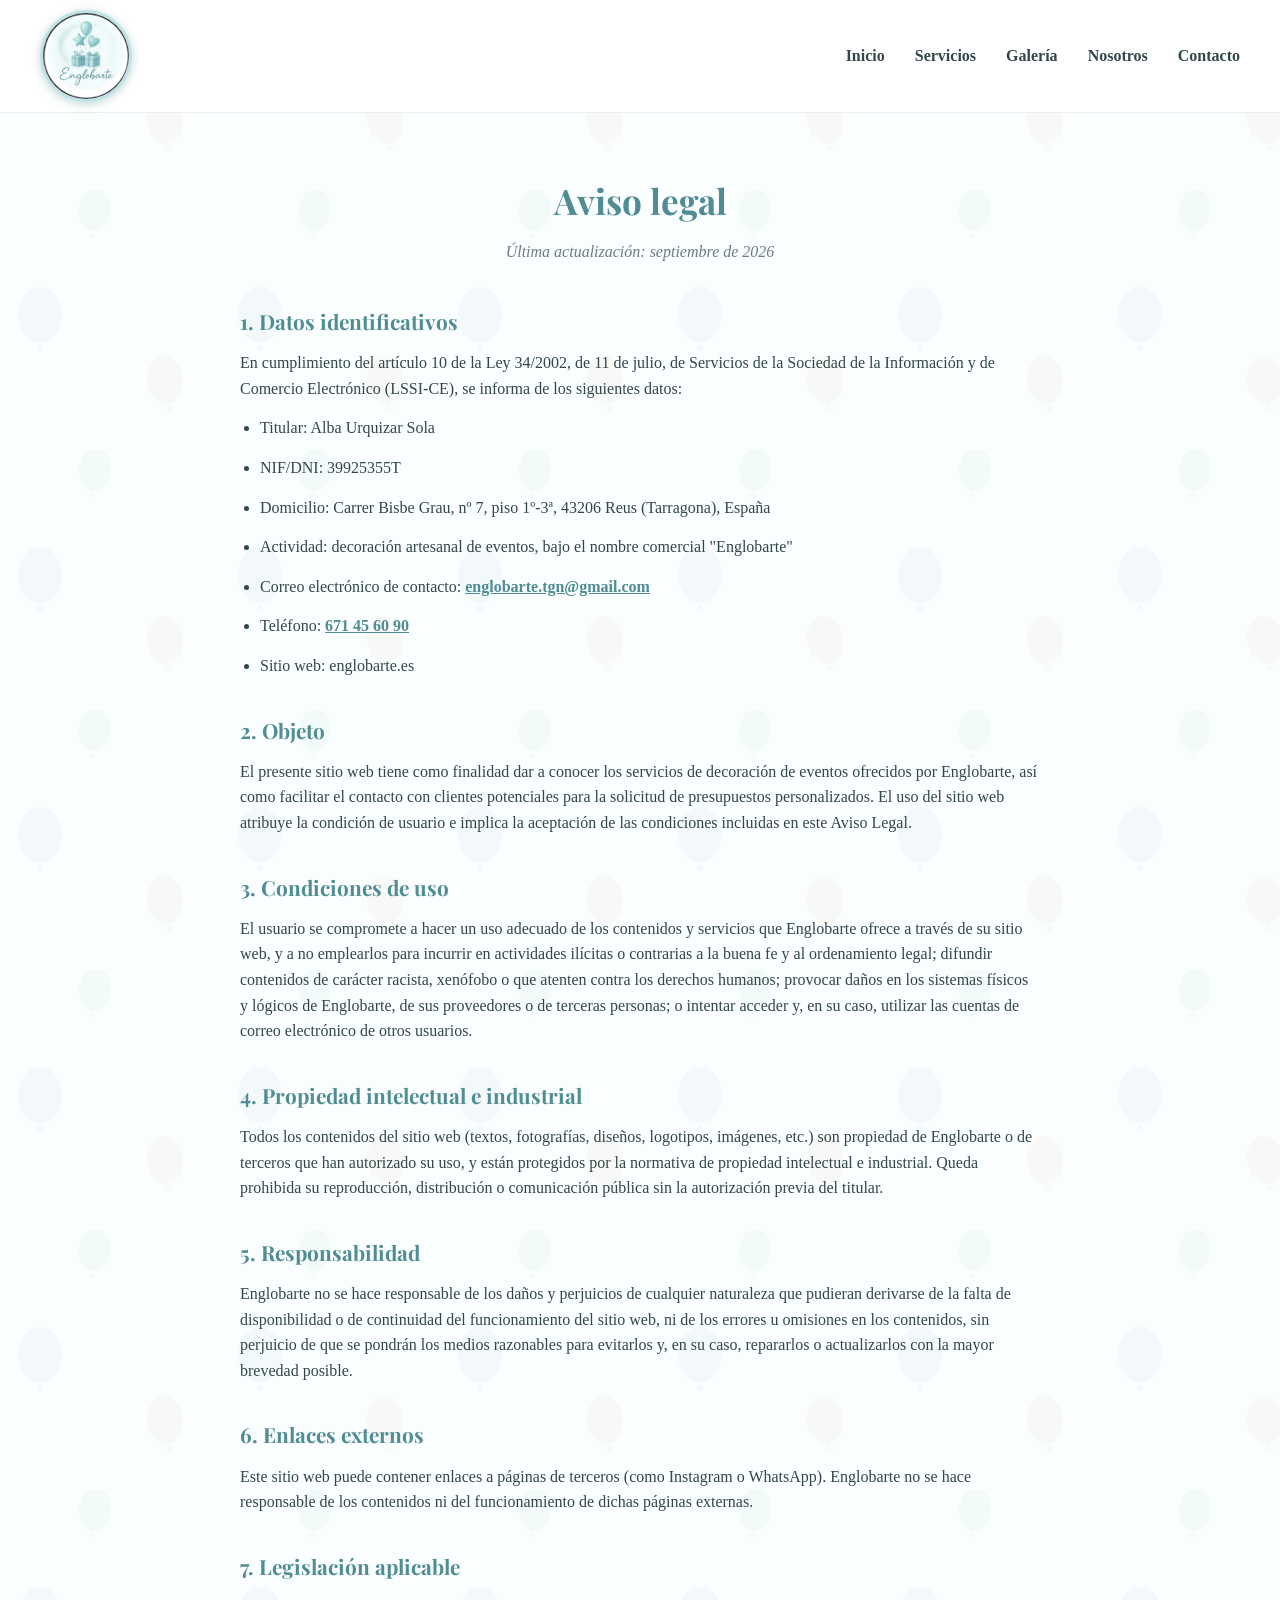
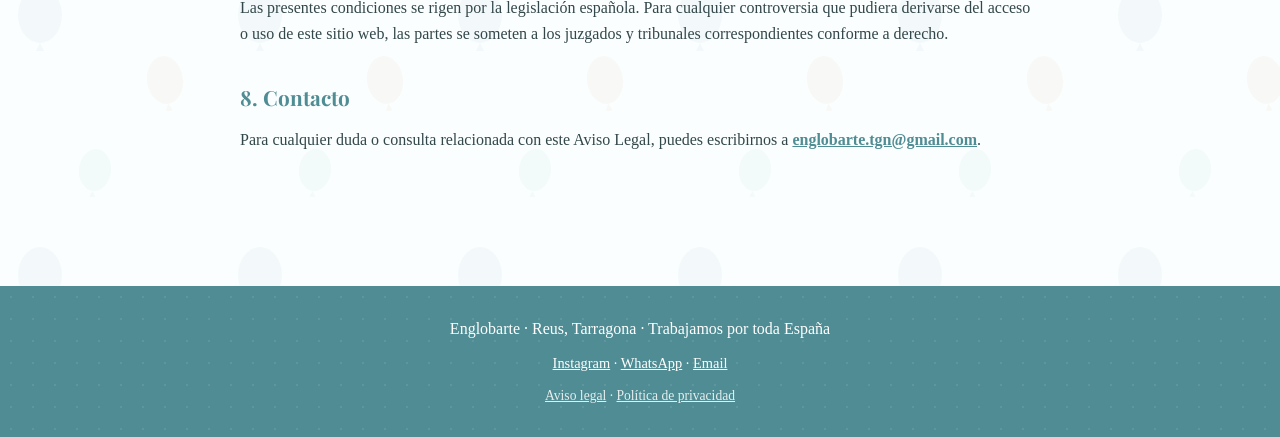
==== aviso-legal.html @ 0d134e7d "legal" ====
<!DOCTYPE html>
<html lang="es">
<head>
  <meta charset="UTF-8">
  <meta name="viewport" content="width=device-width, initial-scale=1.0">
  <title>Aviso legal | Englobarte</title>
  <meta name="description" content="Aviso legal de Englobarte, decoración de eventos en Reus y toda España.">
  <link rel="icon" type="image/x-icon" href="favicon.ico">
  <link rel="icon" type="image/png" sizes="32x32" href="favicon-32x32.png">
  <link rel="icon" type="image/png" sizes="16x16" href="favicon-16x16.png">
  <link rel="apple-touch-icon" sizes="180x180" href="apple-touch-icon.png">
  <meta name="robots" content="noindex, follow">
  <link rel="preconnect" href="https://fonts.googleapis.com">
  <link rel="preconnect" href="https://fonts.gstatic.com" crossorigin>
  <link href="https://fonts.googleapis.com/css2?family=Dancing+Script:wght@700&family=Playfair+Display:wght@700&display=swap" rel="stylesheet">
  <link rel="stylesheet" href="style.css">
</head>
<body>

  <nav>
    <div class="logo">
      <a href="index.html"><img src="images/logo.jpg" alt="Englobarte"></a>
    </div>
    <ul>
      <li><a href="index.html">Inicio</a></li>
      <li><a href="index.html#servicios">Servicios</a></li>
      <li><a href="galeria.html">Galería</a></li>
      <li><a href="index.html#nosotros">Nosotros</a></li>
      <li><a href="index.html#contacto">Contacto</a></li>
    </ul>
  </nav>

  <main>
    <div class="legal-content">
      <h1>Aviso legal</h1>
      <p class="fecha-actualizacion">Última actualización: septiembre de 2026</p>

      <h2>1. Datos identificativos</h2>
      <p>
        En cumplimiento del artículo 10 de la Ley 34/2002, de 11 de julio, de Servicios de la Sociedad de la
        Información y de Comercio Electrónico (LSSI-CE), se informa de los siguientes datos:
      </p>
      <ul>
        <li>Titular: Alba Urquizar Sola</li>
        <li>NIF/DNI: 39925355T</li>
        <li>Domicilio: Carrer Bisbe Grau, nº 7, piso 1º-3ª, 43206 Reus (Tarragona), España</li>
        <li>Actividad: decoración artesanal de eventos, bajo el nombre comercial "Englobarte"</li>
        <li>Correo electrónico de contacto: <a href="mailto:englobarte.tgn@gmail.com">englobarte.tgn@gmail.com</a></li>
        <li>Teléfono: <a href="https://wa.me/34671456090">671 45 60 90</a></li>
        <li>Sitio web: englobarte.es</li>
      </ul>

      <h2>2. Objeto</h2>
      <p>
        El presente sitio web tiene como finalidad dar a conocer los servicios de decoración de eventos ofrecidos
        por Englobarte, así como facilitar el contacto con clientes potenciales para la solicitud de presupuestos
        personalizados. El uso del sitio web atribuye la condición de usuario e implica la aceptación de las
        condiciones incluidas en este Aviso Legal.
      </p>

      <h2>3. Condiciones de uso</h2>
      <p>
        El usuario se compromete a hacer un uso adecuado de los contenidos y servicios que Englobarte ofrece a
        través de su sitio web, y a no emplearlos para incurrir en actividades ilícitas o contrarias a la buena fe
        y al ordenamiento legal; difundir contenidos de carácter racista, xenófobo o que atenten contra los
        derechos humanos; provocar daños en los sistemas físicos y lógicos de Englobarte, de sus proveedores o de
        terceras personas; o intentar acceder y, en su caso, utilizar las cuentas de correo electrónico de otros
        usuarios.
      </p>

      <h2>4. Propiedad intelectual e industrial</h2>
      <p>
        Todos los contenidos del sitio web (textos, fotografías, diseños, logotipos, imágenes, etc.) son
        propiedad de Englobarte o de terceros que han autorizado su uso, y están protegidos por la normativa de
        propiedad intelectual e industrial. Queda prohibida su reproducción, distribución o comunicación pública
        sin la autorización previa del titular.
      </p>

      <h2>5. Responsabilidad</h2>
      <p>
        Englobarte no se hace responsable de los daños y perjuicios de cualquier naturaleza que pudieran derivarse
        de la falta de disponibilidad o de continuidad del funcionamiento del sitio web, ni de los errores u
        omisiones en los contenidos, sin perjuicio de que se pondrán los medios razonables para evitarlos y, en su
        caso, repararlos o actualizarlos con la mayor brevedad posible.
      </p>

      <h2>6. Enlaces externos</h2>
      <p>
        Este sitio web puede contener enlaces a páginas de terceros (como Instagram o WhatsApp). Englobarte no se
        hace responsable de los contenidos ni del funcionamiento de dichas páginas externas.
      </p>

      <h2>7. Legislación aplicable</h2>
      <p>
        Las presentes condiciones se rigen por la legislación española. Para cualquier controversia que pudiera
        derivarse del acceso o uso de este sitio web, las partes se someten a los juzgados y tribunales
        correspondientes conforme a derecho.
      </p>

      <h2>8. Contacto</h2>
      <p>
        Para cualquier duda o consulta relacionada con este Aviso Legal, puedes escribirnos a
        <a href="mailto:englobarte.tgn@gmail.com">englobarte.tgn@gmail.com</a>.
      </p>
    </div>
  </main>

  <footer>
    <p>Englobarte · Reus, Tarragona · Trabajamos por toda España</p>
    <p class="footer-social">
      <a href="https://instagram.com/englobarte.tgn" target="_blank" rel="noopener">Instagram</a>
      ·
      <a href="https://wa.me/34671456090" target="_blank" rel="noopener">WhatsApp</a>
      ·
      <a href="mailto:englobarte.tgn@gmail.com">Email</a>
    </p>
    <p class="footer-legal">
      <a href="aviso-legal.html">Aviso legal</a> · <a href="politica-privacidad.html">Política de privacidad</a>
    </p>
  </footer>

</body>
</html>
---- style.css ----
:root {
  --color-fondo: #FAFEFE;
  --color-texto: #33474A;
  --color-principal: #4F8C93;
  --color-claro: #BFE3E5;
  --color-claro-suave: #EAF7F7;
  --color-acento: #D9A464;
  --color-acento-suave: #F6E6CB;
  --color-rosa: #E8B4BC;
  --color-rosa-suave: #FBEEF0;
}

* {
  margin: 0;
  padding: 0;
  box-sizing: border-box;
}

body {
  font-family: 'Georgia', serif;
  background-color: var(--color-fondo);
  background-image: url("data:image/svg+xml,%3Csvg xmlns='http://www.w3.org/2000/svg' width='220' height='260'%3E%3Cg fill='%234F8C93' fill-opacity='0.045'%3E%3Cellipse cx='40' cy='55' rx='22' ry='28'/%3E%3Cpath d='M40 83 l-4 8 h8 z'/%3E%3C/g%3E%3Cg fill='%23D9A464' fill-opacity='0.05' transform='rotate(-8 165 120)'%3E%3Cellipse cx='165' cy='120' rx='18' ry='24'/%3E%3Cpath d='M165 144 l-3.5 7 h7 z'/%3E%3C/g%3E%3Cg fill='%23BFE3E5' fill-opacity='0.12' transform='rotate(6 95 210)'%3E%3Cellipse cx='95' cy='210' rx='16' ry='21'/%3E%3Cpath d='M95 231 l-3 6 h6 z'/%3E%3C/g%3E%3C/svg%3E");
  color: var(--color-texto);
  line-height: 1.6;
}

nav {
  display: flex;
  justify-content: space-between;
  align-items: center;
  padding: 10px 40px;
  background-color: white;
  border-bottom: 1px solid #eee;
  position: sticky;
  top: 0;
  z-index: 100;
}

nav .logo img {
  height: 92px;
  width: 92px;
  object-fit: cover;
  border-radius: 50%;
  display: block;
  border: 3px solid var(--color-claro);
  box-shadow: 0 2px 10px rgba(79,140,147,0.35);
}

nav ul {
  list-style: none;
  display: flex;
  gap: 30px;
}

nav ul a {
  text-decoration: none;
  color: var(--color-texto);
  font-weight: bold;
}

nav ul a:hover {
  color: var(--color-principal);
}

header {
  position: relative;
  overflow: hidden;
  text-align: center;
  padding: 100px 20px;
  background-color: var(--color-claro-suave);
  background-image:
    url("data:image/svg+xml,%3Csvg xmlns='http://www.w3.org/2000/svg' width='70' height='100'%3E%3Cellipse cx='35' cy='38' rx='26' ry='33' fill='%234F8C93'/%3E%3Cpath d='M35 71 l-5 9 h10 z' fill='%234F8C93'/%3E%3Cline x1='35' y1='80' x2='31' y2='97' stroke='%234F8C93' stroke-width='2'/%3E%3Cellipse cx='26' cy='27' rx='6' ry='9' fill='white' fill-opacity='0.4'/%3E%3C/svg%3E"),
    url("data:image/svg+xml,%3Csvg xmlns='http://www.w3.org/2000/svg' width='60' height='86'%3E%3Cellipse cx='30' cy='33' rx='22' ry='28' fill='%23D9A464'/%3E%3Cpath d='M30 61 l-4 8 h8 z' fill='%23D9A464'/%3E%3Cline x1='30' y1='69' x2='27' y2='84' stroke='%23D9A464' stroke-width='2'/%3E%3Cellipse cx='23' cy='23' rx='5' ry='7' fill='white' fill-opacity='0.4'/%3E%3C/svg%3E"),
    url("data:image/svg+xml,%3Csvg xmlns='http://www.w3.org/2000/svg' width='50' height='72'%3E%3Cellipse cx='25' cy='27' rx='18' ry='23' fill='%23E8B4BC'/%3E%3Cpath d='M25 50 l-3.5 7 h7 z' fill='%23E8B4BC'/%3E%3Cline x1='25' y1='57' x2='23' y2='70' stroke='%23E8B4BC' stroke-width='1.5'/%3E%3Cellipse cx='19' cy='19' rx='4' ry='6' fill='white' fill-opacity='0.4'/%3E%3C/svg%3E"),
    url("data:image/svg+xml,%3Csvg xmlns='http://www.w3.org/2000/svg' width='44' height='64'%3E%3Cellipse cx='22' cy='24' rx='16' ry='20' fill='%23BFE3E5'/%3E%3Cpath d='M22 44 l-3 6 h6 z' fill='%23BFE3E5'/%3E%3Cline x1='22' y1='50' x2='20' y2='62' stroke='%23BFE3E5' stroke-width='1.5'/%3E%3Cellipse cx='17' cy='17' rx='3.5' ry='5' fill='white' fill-opacity='0.5'/%3E%3C/svg%3E"),
    radial-gradient(circle at 12% 20%, rgba(79,140,147,0.18) 0%, transparent 40%),
    radial-gradient(circle at 88% 15%, rgba(191,227,229,0.55) 0%, transparent 35%),
    radial-gradient(circle at 20% 85%, rgba(191,227,229,0.45) 0%, transparent 30%),
    radial-gradient(circle at 92% 80%, rgba(79,140,147,0.15) 0%, transparent 35%);
  background-repeat: no-repeat, no-repeat, no-repeat, no-repeat, no-repeat, no-repeat, no-repeat, no-repeat;
  background-position: 6% 68%, 92% 18%, 85% 80%, 15% 12%, 12% 20%, 88% 15%, 20% 85%, 92% 80%;
  background-size: 70px 100px, 60px 86px, 50px 72px, 44px 64px, auto, auto, auto, auto;
  border-bottom: 3px solid var(--color-principal);
}

header h1 {
  font-family: 'Dancing Script', cursive;
  font-size: 4.5rem;
  font-weight: 700;
  color: var(--color-principal);
  margin-bottom: 6px;
  position: relative;
}

header p {
  font-size: 1.1rem;
  font-style: italic;
  margin-bottom: 16px;
  position: relative;
}

.sello-artesanal {
  display: inline-block;
  background-color: rgba(79,140,147,0.12);
  border: 1px solid var(--color-principal);
  color: var(--color-principal);
  font-style: normal;
  font-size: 0.9rem;
  font-weight: bold;
  padding: 6px 18px;
  border-radius: 20px;
  margin-bottom: 25px;
  position: relative;
}

.boton {
  display: inline-block;
  background-color: var(--color-principal);
  color: white;
  text-decoration: none;
  padding: 14px 32px;
  border-radius: 30px;
  font-family: Georgia, serif;
  transition: background-color 0.3s, transform 0.2s;
  position: relative;
}

.boton:hover {
  background-color: #3d7178;
  transform: translateY(-2px);
}

main {
  max-width: 1000px;
  margin: 0 auto;
  padding: 60px 20px;
}

section {
  margin-bottom: 80px;
}

section h2 {
  font-family: 'Playfair Display', serif;
  text-align: center;
  font-size: 2rem;
  color: var(--color-principal);
  margin-bottom: 40px;
}

#servicios {
  background-color: var(--color-acento-suave);
  border-radius: 24px;
  padding: 50px 30px;
  background-image:
    url("data:image/svg+xml,%3Csvg xmlns='http://www.w3.org/2000/svg' width='90' height='130'%3E%3Cellipse cx='45' cy='50' rx='34' ry='43' fill='%23D9A464' fill-opacity='0.18'/%3E%3Cpath d='M45 93 l-6 11 h12 z' fill='%23D9A464' fill-opacity='0.18'/%3E%3C/svg%3E"),
    url("data:image/svg+xml,%3Csvg xmlns='http://www.w3.org/2000/svg' width='80' height='116'%3E%3Cellipse cx='40' cy='45' rx='30' ry='38' fill='%234F8C93' fill-opacity='0.15'/%3E%3Cpath d='M40 83 l-5 10 h10 z' fill='%234F8C93' fill-opacity='0.15'/%3E%3C/svg%3E"),
    radial-gradient(rgba(217,164,100,0.18) 1.5px, transparent 1.5px);
  background-repeat: no-repeat, no-repeat, repeat;
  background-position: 96% 8%, 2% 92%, 0 0;
  background-size: 90px 130px, 80px 116px, 20px 20px;
}

.grid-servicios {
  display: grid;
  grid-template-columns: repeat(auto-fit, minmax(220px, 1fr));
  gap: 20px;
}

.tarjeta {
  background-color: var(--color-claro);
  border-radius: 12px;
  padding: 30px 20px;
  text-align: center;
  font-size: 1.1rem;
  color: var(--color-texto);
  box-shadow: 0 2px 8px rgba(0,0,0,0.04);
  transition: transform 0.2s;
}

.tarjeta:nth-child(3n+2) {
  background-color: var(--color-rosa-suave);
}

.tarjeta:nth-child(3n) {
  background-color: white;
  border: 2px solid var(--color-acento);
}

.tarjeta:hover {
  transform: translateY(-5px);
}

.tarjeta-icono {
  display: flex;
  align-items: center;
  justify-content: center;
  width: 58px;
  height: 58px;
  margin: 0 auto 12px auto;
  border-radius: 50%;
  background-color: white;
  box-shadow: 0 2px 6px rgba(0,0,0,0.08);
  font-size: 1.7rem;
}

.grid-galeria {
  display: grid;
  grid-template-columns: repeat(auto-fit, minmax(260px, 1fr));
  gap: 16px;
}

.grid-galeria img {
  width: 100%;
  height: 260px;
  object-fit: cover;
  border-radius: 10px;
  box-shadow: 0 2px 8px rgba(0,0,0,0.08);
  transition: transform 0.3s;
  cursor: zoom-in;
}

.grid-galeria img:hover {
  transform: scale(1.03);
}

#nosotros {
  position: relative;
  padding: 60px 20px;
  margin-left: calc(-50vw + 50%);
  margin-right: calc(-50vw + 50%);
  background-color: var(--color-claro-suave);
  background-image: radial-gradient(rgba(79,140,147,0.25) 1.5px, transparent 1.5px);
  background-size: 22px 22px;
}

.texto-nosotros {
  max-width: 700px;
  margin: 0 auto 20px auto;
  text-align: center;
  font-size: 1.05rem;
  position: relative;
}

#contacto {
  background-color: var(--color-rosa-suave);
  border-radius: 24px;
  padding: 50px 30px;
}

.texto-contacto {
  max-width: 700px;
  margin: 0 auto 30px auto;
  text-align: center;
  font-size: 1.05rem;
}

.contacto-info {
  max-width: 500px;
  margin: 0 auto;
  background-color: white;
  border-radius: 12px;
  padding: 25px;
  text-align: center;
  box-shadow: 0 2px 10px rgba(0,0,0,0.05);
}

.contacto-info p {
  margin-bottom: 10px;
}

footer {
  text-align: center;
  padding: 30px 20px;
  background-color: var(--color-principal);
  background-image: radial-gradient(rgba(255,255,255,0.09) 1.5px, transparent 1.5px);
  background-size: 22px 22px;
  color: white;
  margin-top: 60px;
}

.footer-social {
  margin-top: 10px;
  font-size: 0.9rem;
}

.footer-social a {
  color: white;
  text-decoration: underline;
}

.footer-social a:hover {
  color: var(--color-claro);
}

@media (max-width: 768px) {
  nav {
    flex-direction: column;
    gap: 12px;
    padding: 15px 20px;
  }

  nav ul {
    flex-wrap: wrap;
    justify-content: center;
    gap: 15px;
  }

  header h1 {
    font-size: 2.2rem;
  }

  header {
    padding: 60px 20px;
  }

  main {
    padding: 40px 15px;
  }

  section h2 {
    font-size: 1.6rem;
  }
}

/* ===== Página de galería completa ===== */
.header-galeria {
  position: relative;
  overflow: hidden;
  background-color: var(--color-claro-suave);
  background-image:
    url("data:image/svg+xml,%3Csvg xmlns='http://www.w3.org/2000/svg' width='60' height='86'%3E%3Cellipse cx='30' cy='33' rx='22' ry='28' fill='%23D9A464'/%3E%3Cpath d='M30 61 l-4 8 h8 z' fill='%23D9A464'/%3E%3Cline x1='30' y1='69' x2='27' y2='84' stroke='%23D9A464' stroke-width='2'/%3E%3Cellipse cx='23' cy='23' rx='5' ry='7' fill='white' fill-opacity='0.4'/%3E%3C/svg%3E"),
    url("data:image/svg+xml,%3Csvg xmlns='http://www.w3.org/2000/svg' width='44' height='64'%3E%3Cellipse cx='22' cy='24' rx='16' ry='20' fill='%23BFE3E5'/%3E%3Cpath d='M22 44 l-3 6 h6 z' fill='%23BFE3E5'/%3E%3Cline x1='22' y1='50' x2='20' y2='62' stroke='%23BFE3E5' stroke-width='1.5'/%3E%3Cellipse cx='17' cy='17' rx='3.5' ry='5' fill='white' fill-opacity='0.5'/%3E%3C/svg%3E"),
    linear-gradient(135deg, var(--color-claro-suave), var(--color-claro));
  background-repeat: no-repeat, no-repeat, no-repeat;
  background-position: 92% 15%, 6% 78%, 0 0;
  background-size: 60px 86px, 44px 64px, auto;
  text-align: center;
  padding: 60px 20px 40px;
  border-bottom: 3px solid var(--color-principal);
}

.header-galeria h1 {
  font-family: 'Dancing Script', cursive;
  color: var(--color-texto);
  font-size: 3rem;
  margin-bottom: 10px;
}

.header-galeria p {
  color: var(--color-principal);
  font-size: 1.1rem;
}

.filtros {
  display: flex;
  flex-wrap: wrap;
  justify-content: center;
  gap: 12px;
  padding: 30px 20px;
  max-width: 900px;
  margin: 0 auto;
}

.filtro-btn {
  background: var(--color-fondo);
  color: var(--color-texto);
  border: 2px solid var(--color-principal);
  border-radius: 30px;
  padding: 8px 18px;
  font-size: 0.95rem;
  cursor: pointer;
  transition: all 0.2s ease;
}

.filtro-btn:hover {
  background: var(--color-claro-suave);
}

.filtro-btn.activo {
  background: var(--color-principal);
  color: white;
  border-color: var(--color-principal);
}

.grid-galeria-completa {
  display: grid;
  grid-template-columns: repeat(auto-fill, minmax(220px, 1fr));
  gap: 14px;
  padding: 0 20px 40px;
  max-width: 1200px;
  margin: 0 auto;
}

.grid-galeria-completa img {
  width: 100%;
  height: 220px;
  object-fit: cover;
  border-radius: 10px;
  box-shadow: 0 2px 8px rgba(51, 71, 74, 0.15);
  transition: transform 0.2s ease;
  cursor: zoom-in;
}

.grid-galeria-completa img:hover {
  transform: scale(1.03);
}

.nota-galeria {
  text-align: center;
  color: var(--color-texto);
  font-style: italic;
  padding: 0 20px 60px;
  max-width: 600px;
  margin: 0 auto;
}

@media (max-width: 768px) {
  .filtro-btn {
    font-size: 0.85rem;
    padding: 6px 14px;
  }

  .grid-galeria-completa {
    grid-template-columns: repeat(auto-fill, minmax(150px, 1fr));
    gap: 10px;
  }

  .grid-galeria-completa img {
    height: 150px;
  }
}

/* ===== Chat del asistente virtual ===== */
.chat-boton {
  position: fixed;
  bottom: 24px;
  right: 24px;
  width: 60px;
  height: 60px;
  border-radius: 50%;
  background-color: var(--color-principal);
  color: white;
  border: none;
  font-size: 1.6rem;
  cursor: pointer;
  box-shadow: 0 4px 14px rgba(51, 71, 74, 0.35);
  z-index: 200;
  transition: transform 0.2s;
}

.chat-boton:hover {
  transform: scale(1.08);
}

.chat-ventana {
  position: fixed;
  bottom: 96px;
  right: 24px;
  width: 320px;
  max-width: calc(100vw - 40px);
  height: 440px;
  max-height: calc(100vh - 140px);
  background-color: white;
  border-radius: 16px;
  box-shadow: 0 8px 30px rgba(51, 71, 74, 0.25);
  display: flex;
  flex-direction: column;
  overflow: hidden;
  z-index: 200;
}

.chat-ventana.oculto {
  display: none;
}

.chat-header {
  background-color: var(--color-principal);
  color: white;
  padding: 14px 16px;
  display: flex;
  justify-content: space-between;
  align-items: center;
  font-weight: bold;
}

.chat-cerrar {
  background: none;
  border: none;
  color: white;
  font-size: 1.1rem;
  cursor: pointer;
}

.chat-mensajes {
  flex: 1;
  padding: 14px;
  overflow-y: auto;
  display: flex;
  flex-direction: column;
  gap: 10px;
}

.chat-mensaje {
  padding: 10px 14px;
  border-radius: 14px;
  font-size: 0.9rem;
  max-width: 85%;
  line-height: 1.4;
}

.chat-mensaje-bot {
  background-color: var(--color-claro-suave);
  color: var(--color-texto);
  align-self: flex-start;
  border-bottom-left-radius: 4px;
}

.chat-mensaje-usuario {
  background-color: var(--color-principal);
  color: white;
  align-self: flex-end;
  border-bottom-right-radius: 4px;
}

.chat-input-area {
  display: flex;
  border-top: 1px solid #eee;
  padding: 10px;
  gap: 8px;
}

.chat-input-area input {
  flex: 1;
  border: 1px solid var(--color-claro);
  border-radius: 20px;
  padding: 8px 14px;
  font-family: Georgia, serif;
  font-size: 0.9rem;
}

.chat-input-area input:focus {
  outline: none;
  border-color: var(--color-principal);
}

.chat-enviar {
  background-color: var(--color-principal);
  color: white;
  border: none;
  border-radius: 20px;
  padding: 8px 16px;
  cursor: pointer;
  font-family: Georgia, serif;
}

.chat-enviar:hover {
  background-color: #3d7178;
}

@media (max-width: 768px) {
  .chat-ventana {
    right: 12px;
    bottom: 88px;
    width: calc(100vw - 24px);
  }

  .chat-boton {
    right: 16px;
    bottom: 16px;
  }
}

/* ===== Visor de imagen grande (lightbox) ===== */
.lightbox {
  position: fixed;
  inset: 0;
  background-color: rgba(20, 30, 31, 0.92);
  display: flex;
  align-items: center;
  justify-content: center;
  z-index: 300;
  padding: 20px;
}

.lightbox.oculto {
  display: none;
}

.lightbox-img {
  max-width: 85vw;
  max-height: 85vh;
  border-radius: 10px;
  box-shadow: 0 8px 40px rgba(0,0,0,0.5);
}

.lightbox-cerrar {
  position: absolute;
  top: 24px;
  right: 30px;
  color: white;
  font-size: 2rem;
  cursor: pointer;
  line-height: 1;
}

.lightbox-nav {
  background: rgba(255,255,255,0.15);
  border: none;
  color: white;
  font-size: 2rem;
  width: 50px;
  height: 50px;
  min-width: 50px;
  border-radius: 50%;
  cursor: pointer;
  display: flex;
  align-items: center;
  justify-content: center;
  transition: background-color 0.2s;
  flex-shrink: 0;
}

.lightbox-nav:hover {
  background: rgba(255,255,255,0.3);
}

.lightbox-prev {
  margin-right: 20px;
}

.lightbox-next {
  margin-left: 20px;
}

@media (max-width: 768px) {
  .lightbox-nav {
    width: 40px;
    height: 40px;
    min-width: 40px;
    font-size: 1.6rem;
  }

  .lightbox-prev {
    margin-right: 8px;
  }

  .lightbox-next {
    margin-left: 8px;
  }

  .lightbox-cerrar {
    top: 14px;
    right: 16px;
  }
}

/* ===== Páginas legales (aviso legal, privacidad, cookies) ===== */
.legal-content {
  max-width: 800px;
  margin: 0 auto;
}

.legal-content h1 {
  font-family: 'Playfair Display', serif;
  color: var(--color-principal);
  font-size: 2.2rem;
  margin-bottom: 10px;
  text-align: center;
}

.legal-content .fecha-actualizacion {
  text-align: center;
  font-style: italic;
  color: var(--color-texto);
  opacity: 0.7;
  margin-bottom: 40px;
}

.legal-content h2 {
  font-family: 'Playfair Display', serif;
  color: var(--color-principal);
  font-size: 1.3rem;
  margin-top: 35px;
  margin-bottom: 12px;
  text-align: left;
}

.legal-content p,
.legal-content li {
  margin-bottom: 14px;
  font-size: 1rem;
}

.legal-content ul {
  margin-left: 20px;
  margin-bottom: 14px;
}

.legal-content a {
  color: var(--color-principal);
  font-weight: bold;
}

.footer-legal {
  margin-top: 10px;
  font-size: 0.85rem;
  opacity: 0.85;
}

.footer-legal a {
  color: white;
}
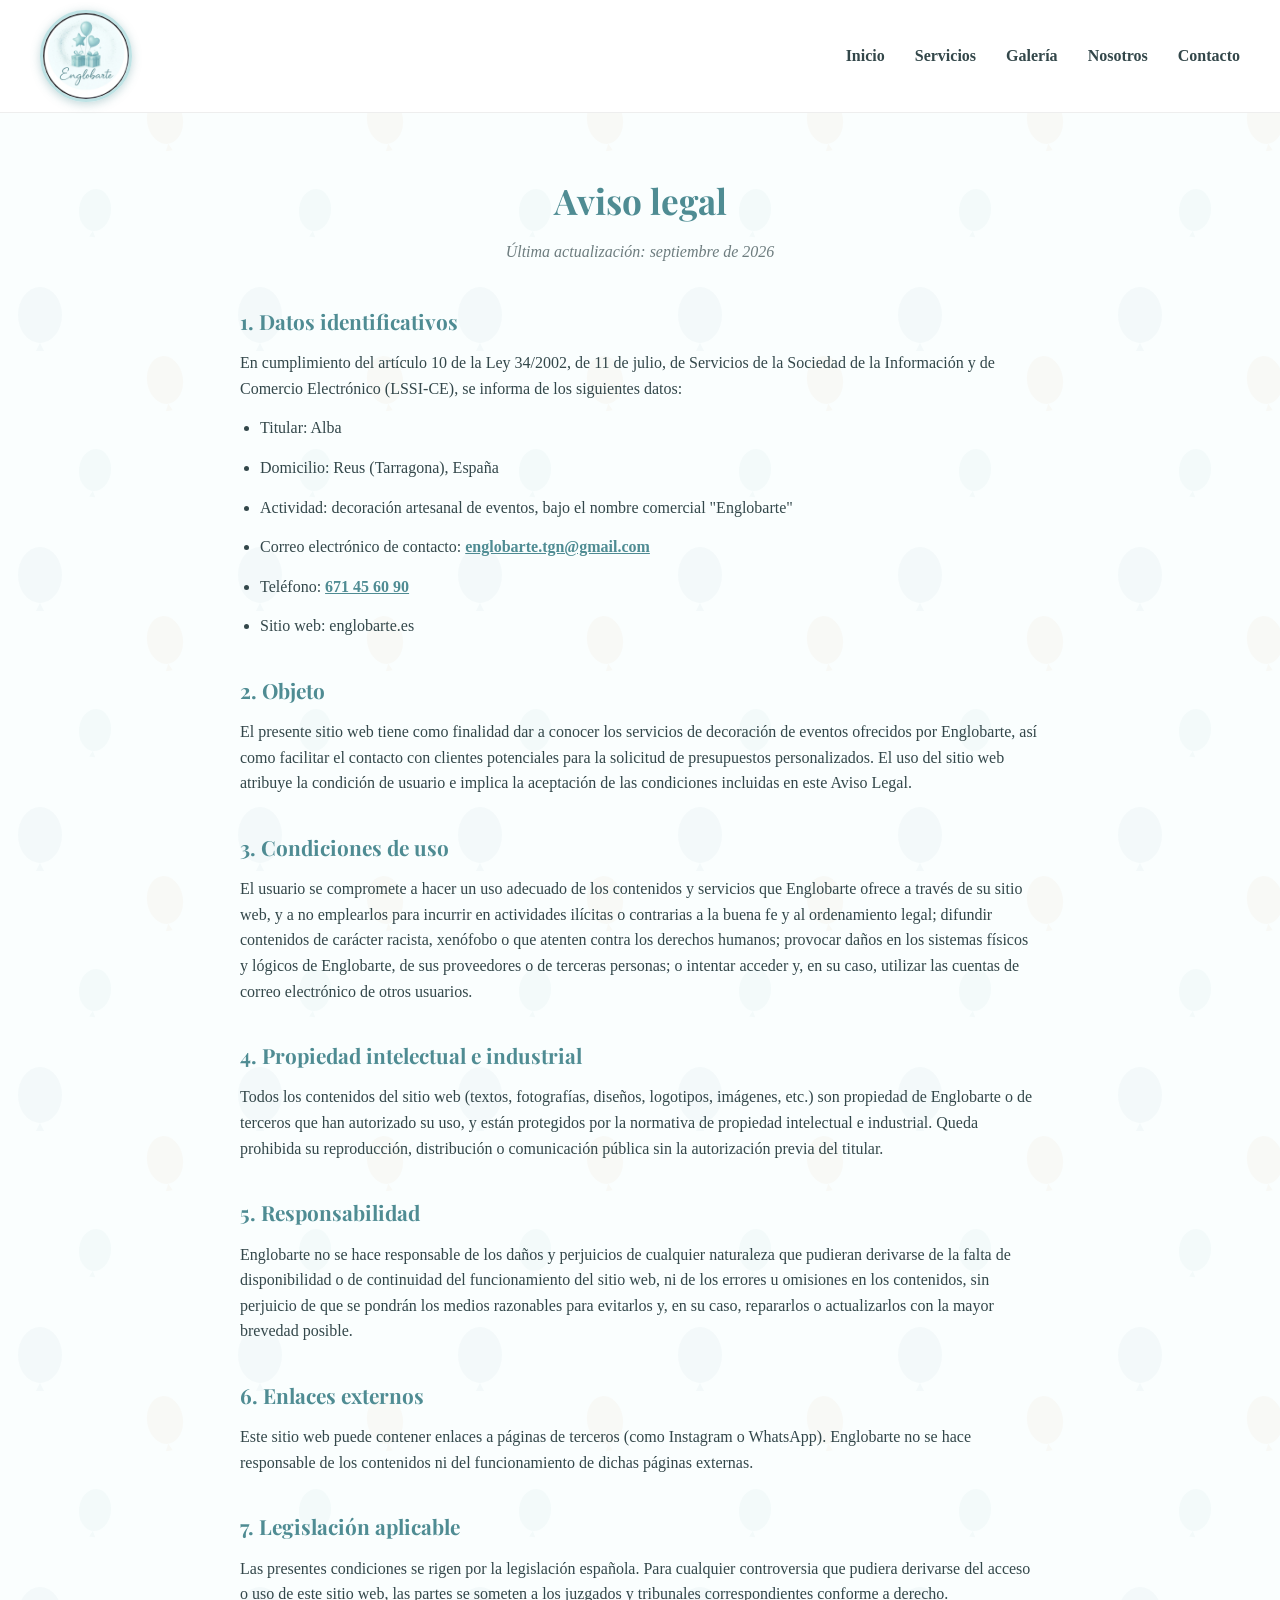
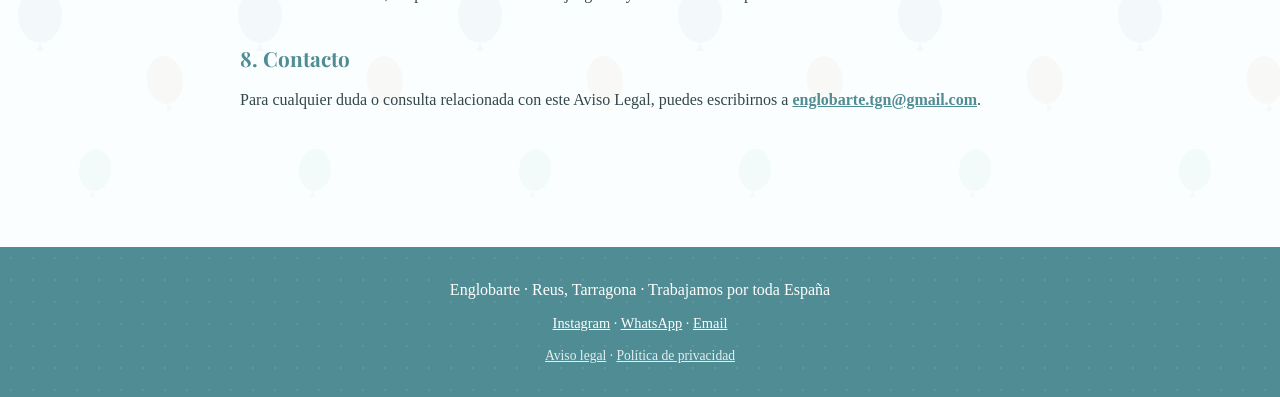
==== commit afc24057: "mejora" ====
--- a/aviso-legal.html
+++ b/aviso-legal.html
@@ -41,9 +41,8 @@
         Información y de Comercio Electrónico (LSSI-CE), se informa de los siguientes datos:
       </p>
       <ul>
-        <li>Titular: Alba Urquizar Sola</li>
-        <li>NIF/DNI: 39925355T</li>
-        <li>Domicilio: Carrer Bisbe Grau, nº 7, piso 1º-3ª, 43206 Reus (Tarragona), España</li>
+        <li>Titular: Alba</li>
+        <li>Domicilio: Reus (Tarragona), España</li>
         <li>Actividad: decoración artesanal de eventos, bajo el nombre comercial "Englobarte"</li>
         <li>Correo electrónico de contacto: <a href="mailto:englobarte.tgn@gmail.com">englobarte.tgn@gmail.com</a></li>
         <li>Teléfono: <a href="https://wa.me/34671456090">671 45 60 90</a></li>
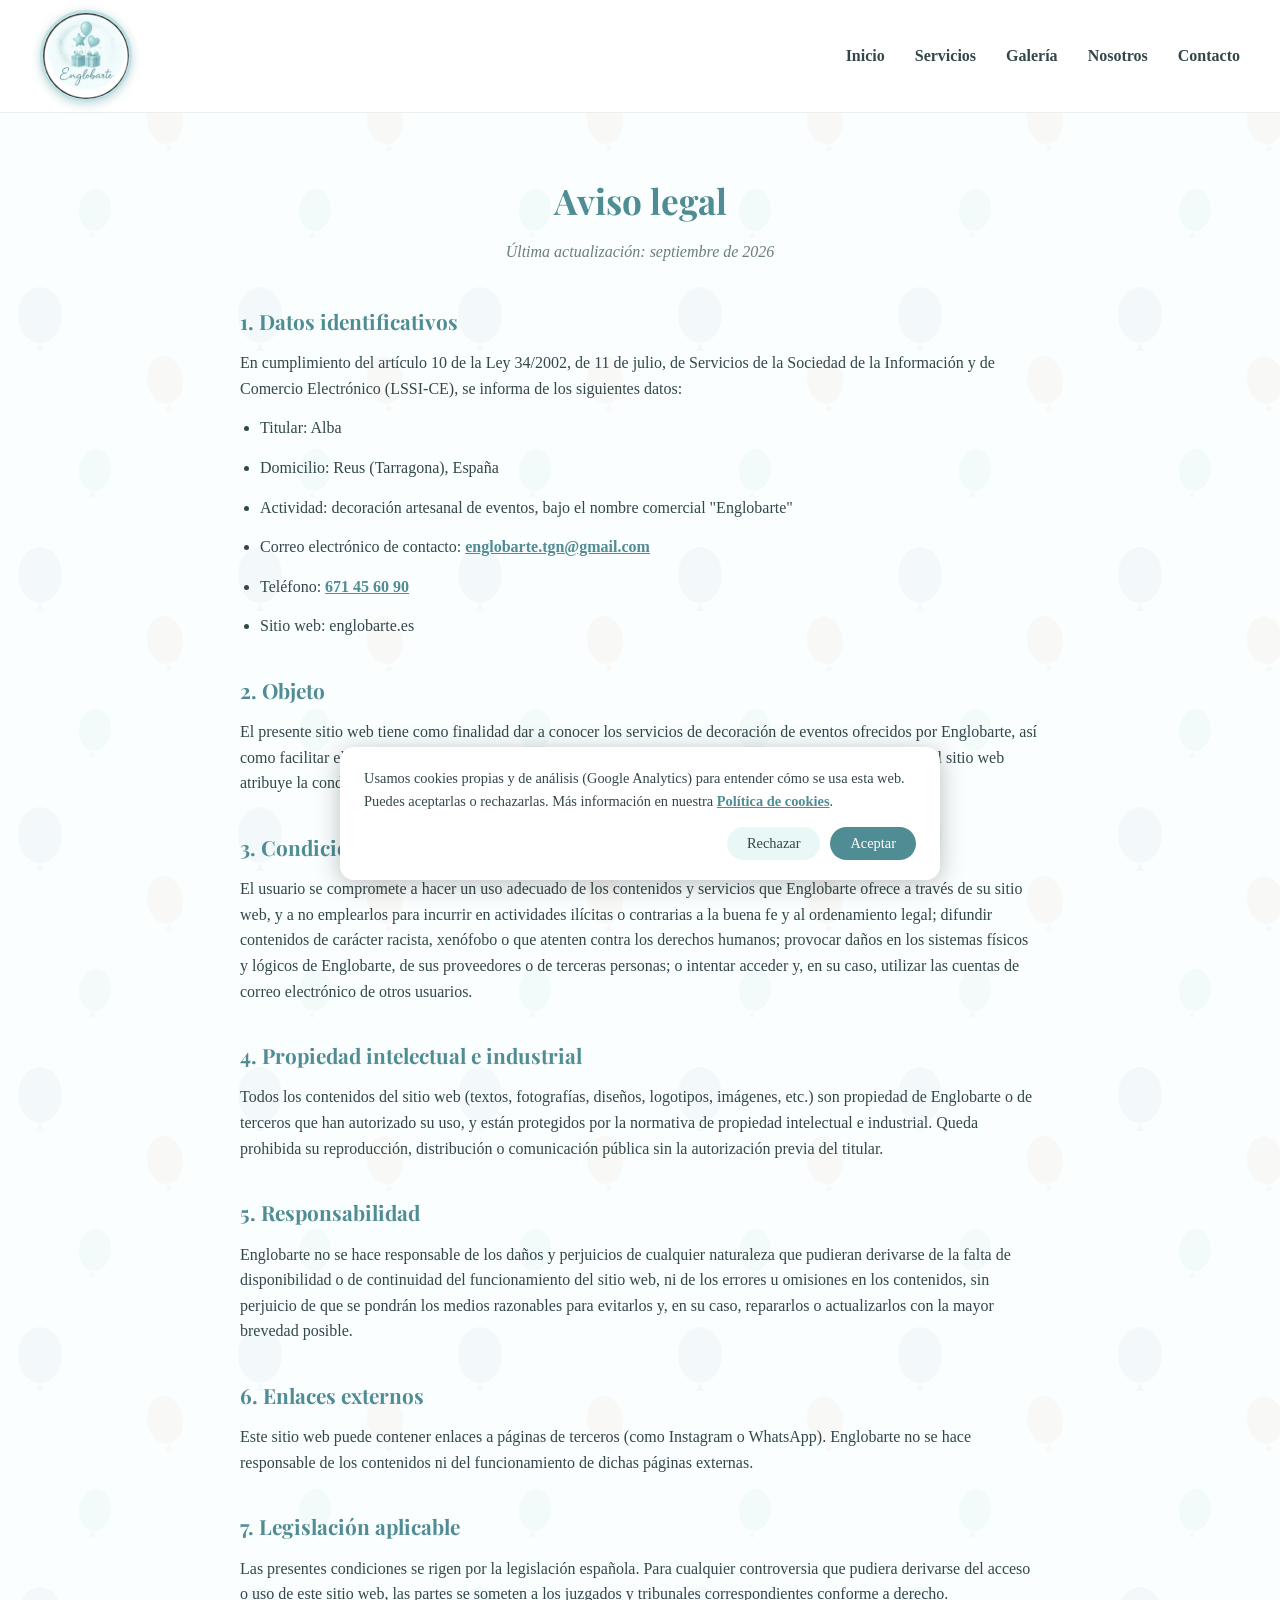
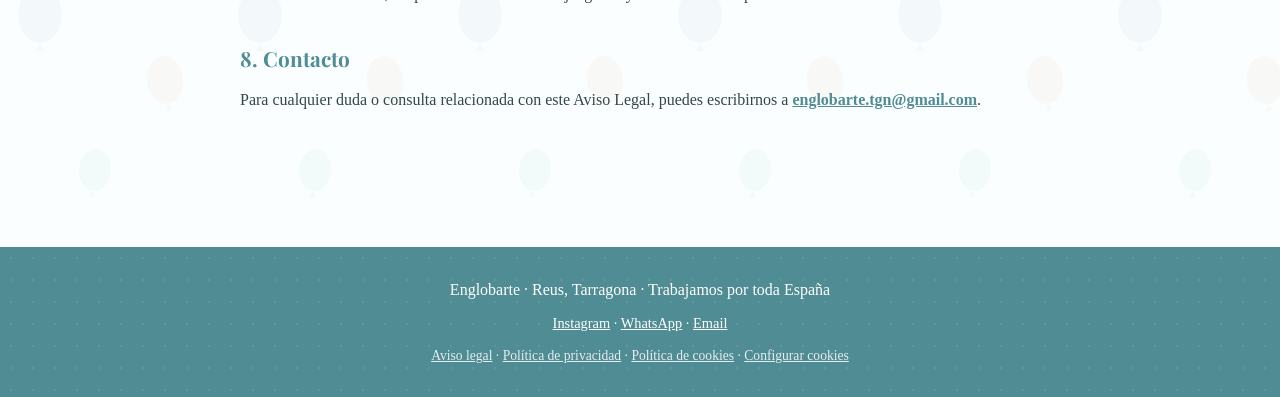
==== commit a56ea23d: "Añadir seguimiento de clics en WhatsApp con Google Analytics" ====
--- a/aviso-legal.html
+++ b/aviso-legal.html
@@ -114,9 +114,102 @@
       <a href="mailto:englobarte.tgn@gmail.com">Email</a>
     </p>
     <p class="footer-legal">
-      <a href="aviso-legal.html">Aviso legal</a> · <a href="politica-privacidad.html">Política de privacidad</a>
+      <a href="aviso-legal.html">Aviso legal</a> · <a href="politica-privacidad.html">Política de privacidad</a> · <a href="politica-cookies.html">Política de cookies</a> · <button type="button" class="link-cookies" id="link-config-cookies">Configurar cookies</button>
     </p>
   </footer>
 
+  <div id="cookie-banner" class="cookie-banner oculto">
+    <p>
+      Usamos cookies propias y de análisis (Google Analytics) para entender cómo se usa esta web. Puedes aceptarlas
+      o rechazarlas. Más información en nuestra <a href="politica-cookies.html">Política de cookies</a>.
+    </p>
+    <div class="cookie-botones">
+      <button id="cookie-rechazar" class="cookie-btn cookie-btn-rechazar">Rechazar</button>
+      <button id="cookie-aceptar" class="cookie-btn cookie-btn-aceptar">Aceptar</button>
+    </div>
+  </div>
+
+  <script>
+    (function () {
+      var GA_ID = 'G-NW7432ZJZN';
+      var banner = document.getElementById('cookie-banner');
+      var btnAceptar = document.getElementById('cookie-aceptar');
+      var btnRechazar = document.getElementById('cookie-rechazar');
+      var linkConfig = document.getElementById('link-config-cookies');
+
+      function cargarGoogleAnalytics() {
+        if (window.gaCargado) return;
+        window.gaCargado = true;
+
+        var script = document.createElement('script');
+        script.async = true;
+        script.src = 'https://www.googletagmanager.com/gtag/js?id=' + GA_ID;
+        document.head.appendChild(script);
+
+        window.dataLayer = window.dataLayer || [];
+        function gtag() { dataLayer.push(arguments); }
+        window.gtag = gtag;
+        gtag('js', new Date());
+        gtag('config', GA_ID);
+      }
+
+      function mostrarBanner() {
+        if (banner) banner.classList.remove('oculto');
+      }
+
+      function ocultarBanner() {
+        if (banner) banner.classList.add('oculto');
+      }
+
+      var consentimiento = null;
+      try {
+        consentimiento = localStorage.getItem('cookiesEnglobarte');
+      } catch (e) {
+        consentimiento = null;
+      }
+
+      if (consentimiento === 'aceptado') {
+        cargarGoogleAnalytics();
+      } else if (consentimiento !== 'rechazado') {
+        mostrarBanner();
+      }
+
+      if (btnAceptar) {
+        btnAceptar.addEventListener('click', function () {
+          try { localStorage.setItem('cookiesEnglobarte', 'aceptado'); } catch (e) {}
+          ocultarBanner();
+          cargarGoogleAnalytics();
+        });
+      }
+
+      if (btnRechazar) {
+        btnRechazar.addEventListener('click', function () {
+          try { localStorage.setItem('cookiesEnglobarte', 'rechazado'); } catch (e) {}
+          ocultarBanner();
+        });
+      }
+
+      if (linkConfig) {
+        linkConfig.addEventListener('click', function (e) {
+          e.preventDefault();
+          mostrarBanner();
+        });
+      }
+    })();
+  </script>
+
+  <script>
+    document.querySelectorAll('a[href^="https://wa.me/"]').forEach(function (enlaceWhatsapp) {
+      enlaceWhatsapp.addEventListener('click', function () {
+        if (typeof window.gtag === 'function') {
+          gtag('event', 'click_whatsapp', {
+            event_category: 'contacto',
+            event_label: 'WhatsApp'
+          });
+        }
+      });
+    });
+  </script>
+
 </body>
 </html>
--- a/style.css
+++ b/style.css
@@ -710,4 +710,102 @@
 
 .footer-legal a {
   color: white;
+}
+
+.footer-legal button.link-cookies {
+  background: none;
+  border: none;
+  padding: 0;
+  margin: 0;
+  color: white;
+  text-decoration: underline;
+  font-family: Georgia, serif;
+  font-size: inherit;
+  cursor: pointer;
+}
+
+/* ===== Aviso de cookies ===== */
+.cookie-banner {
+  position: fixed;
+  left: 20px;
+  right: 20px;
+  bottom: 20px;
+  max-width: 600px;
+  margin: 0 auto;
+  background-color: white;
+  color: var(--color-texto);
+  border-radius: 14px;
+  box-shadow: 0 4px 24px rgba(0,0,0,0.25);
+  padding: 20px 24px;
+  z-index: 400;
+}
+
+.cookie-banner.oculto {
+  display: none;
+}
+
+.cookie-banner p {
+  font-size: 0.9rem;
+  margin-bottom: 14px;
+}
+
+.cookie-banner a {
+  color: var(--color-principal);
+  font-weight: bold;
+}
+
+.cookie-botones {
+  display: flex;
+  justify-content: flex-end;
+  gap: 10px;
+  flex-wrap: wrap;
+}
+
+.cookie-btn {
+  border: none;
+  border-radius: 20px;
+  padding: 8px 20px;
+  font-family: Georgia, serif;
+  font-size: 0.9rem;
+  cursor: pointer;
+}
+
+.cookie-btn-rechazar {
+  background-color: var(--color-claro-suave);
+  color: var(--color-texto);
+}
+
+.cookie-btn-rechazar:hover {
+  background-color: var(--color-claro);
+}
+
+.cookie-btn-aceptar {
+  background-color: var(--color-principal);
+  color: white;
+}
+
+.cookie-btn-aceptar:hover {
+  background-color: #3d7178;
+}
+
+@media (max-width: 768px) {
+  .cookie-banner {
+    left: 12px;
+    right: 12px;
+    bottom: 12px;
+    padding: 16px 18px;
+  }
+}
+
+.cookie-btn-inline {
+  background: none;
+  border: none;
+  padding: 0;
+  margin: 0;
+  color: var(--color-principal);
+  font-weight: bold;
+  font-family: inherit;
+  font-size: inherit;
+  cursor: pointer;
+  text-decoration: underline;
 }
